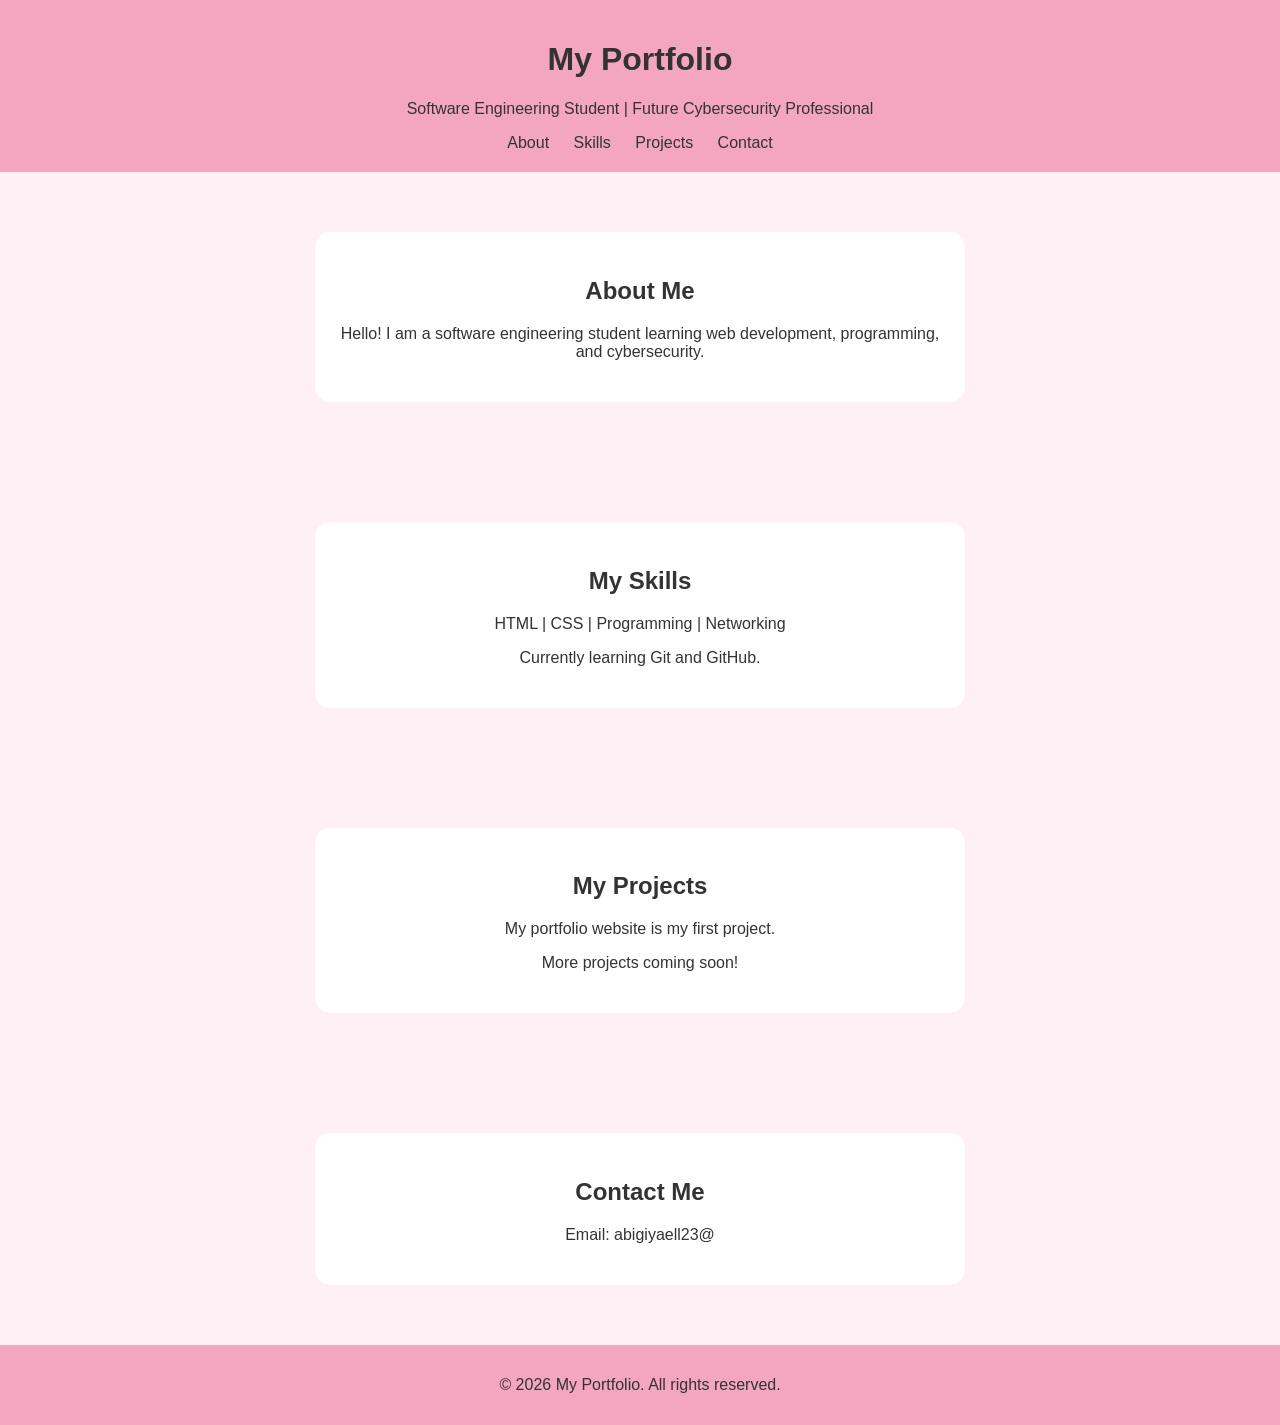
==== index.html @ d34865f3 "initial portfolio website" ====
<!doctype html>
<html lang="en">
  <head>
    <meta charset="UTF-8" />
    <meta name="viewport" content="width=device-width, initial-scale=1.0" />
    <title>My Portfolio</title>

    <style>
      body {
        margin: 0;
        font-family: Arial, sans-serif;
        background-color: #fff0f5;
        color: #333;
      }

      header {
        background-color: #f4a6c1;
        padding: 20px;
        text-align: center;
      }

      nav a {
        margin: 10px;
        color: #333;
        text-decoration: none;
      }

      section {
        padding: 40px 20px;
        text-align: center;
      }

      .card {
        background-color: white;
        padding: 25px;
        margin: 20px auto;
        max-width: 600px;
        border-radius: 15px;
      }

      footer {
        background-color: #f4a6c1;
        padding: 15px;
        text-align: center;
      }
    </style>
  </head>

  <body>
    <header>
      <h1>My Portfolio</h1>
      <p>Software Engineering Student | Future Cybersecurity Professional</p>

      <nav>
        <a href="#about">About</a>
        <a href="#skills">Skills</a>
        <a href="#projects">Projects</a>
        <a href="#contact">Contact</a>
      </nav>
    </header>

    <section id="about">
      <div class="card">
        <h2>About Me</h2>
        <p>
          Hello! I am a software engineering student learning web development,
          programming, and cybersecurity.
        </p>
      </div>
    </section>

    <section id="skills">
      <div class="card">
        <h2>My Skills</h2>
        <p>HTML | CSS | Programming | Networking</p>
        <p>Currently learning Git and GitHub.</p>
      </div>
    </section>

    <section id="projects">
      <div class="card">
        <h2>My Projects</h2>
        <p>My portfolio website is my first project.</p>
        <p>More projects coming soon!</p>
      </div>
    </section>

    <section id="contact">
      <div class="card">
        <h2>Contact Me</h2>
        <p>Email: abigiyaell23@</p>
      </div>
    </section>

    <footer>
      <p>&copy; 2026 My Portfolio. All rights reserved.</p>
    </footer>
  </body>
</html>
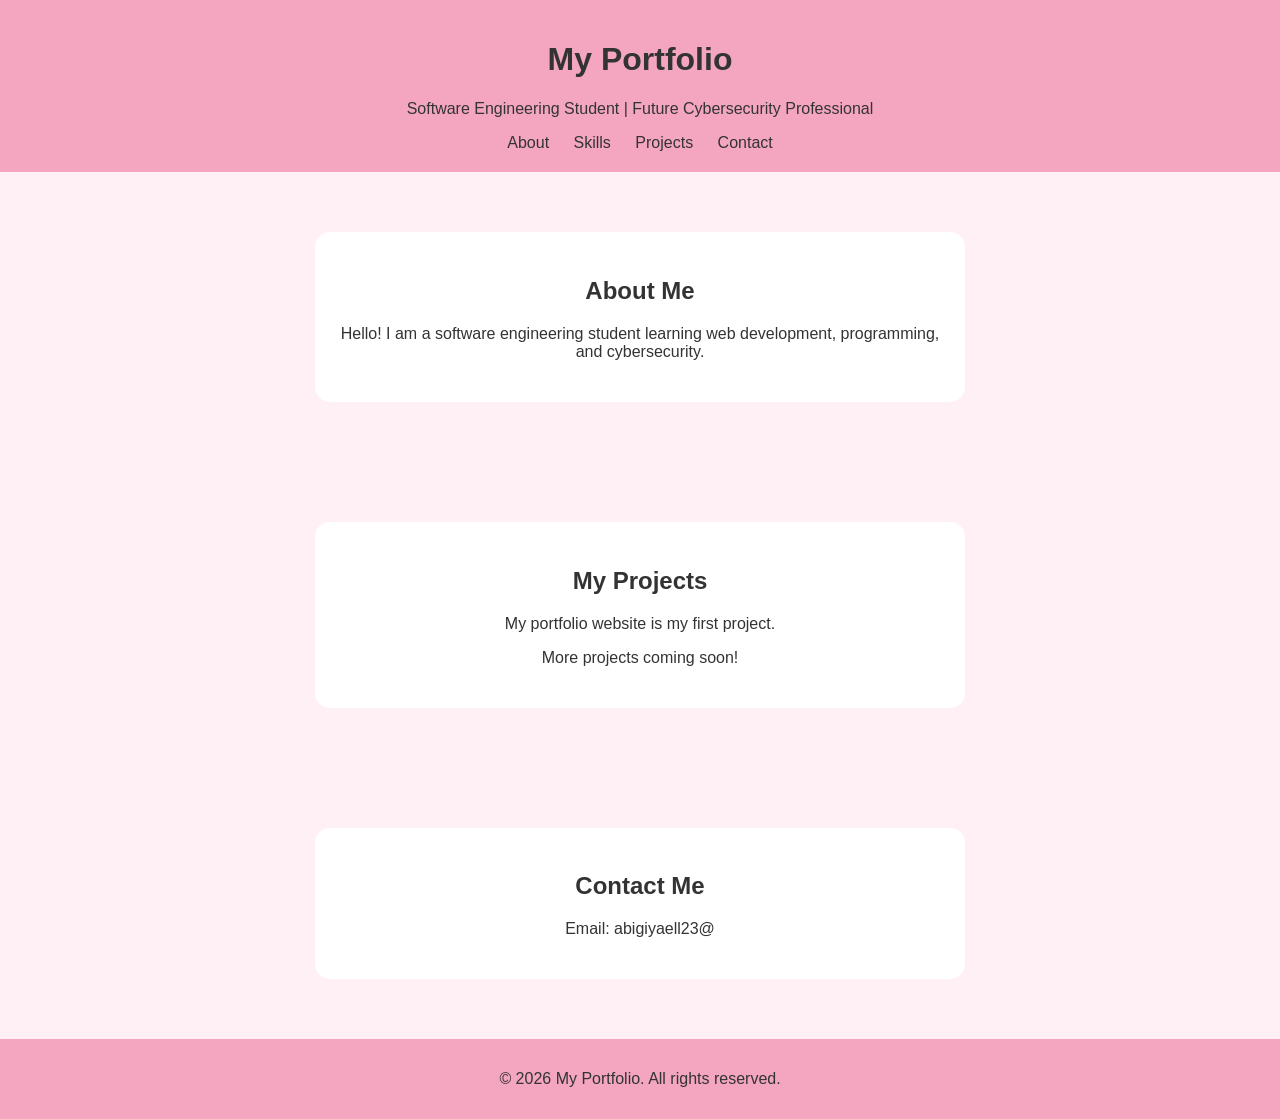
==== commit 90e36739: "Add portfolio website and styling" ====
--- a/index.html
+++ b/index.html
@@ -43,6 +43,7 @@
         padding: 15px;
         text-align: center;
       }
+      <link rel="stylesheet" href="style.css">
     </style>
   </head>
 
@@ -69,14 +70,6 @@
       </div>
     </section>
 
-    <section id="skills">
-      <div class="card">
-        <h2>My Skills</h2>
-        <p>HTML | CSS | Programming | Networking</p>
-        <p>Currently learning Git and GitHub.</p>
-      </div>
-    </section>
-
     <section id="projects">
       <div class="card">
         <h2>My Projects</h2>
--- a/style.css
+++ b/style.css
@@ -0,0 +1,65 @@
+
+* {
+    margin: 0;
+    padding: 0;
+    box-sizing: border-box;
+}
+
+body {
+    font-family: Arial, sans-serif;
+    background-color: #f5f3ff;
+    color: #25213b;
+    line-height: 1.6;
+}
+
+header {
+    background-color: #4f46e5;
+    color: white;
+    text-align: center;
+    padding: 35px 20px;
+}
+
+header h1 {
+    font-size: 32px;
+    margin-bottom: 8px;
+}
+
+nav {
+    margin-top: 20px;
+}
+
+nav a {
+    color: white;
+    text-decoration: none;
+    margin: 0 12px;
+}
+
+nav a:hover {
+    text-decoration: underline;
+}
+
+main {
+    max-width: 900px;
+    margin: 30px auto;
+    padding: 0 20px;
+}
+
+section {
+    background-color: white;
+    padding: 25px;
+    margin-bottom: 20px;
+    border-radius: 12px;
+    box-shadow: 0 3px 12px #00000010;
+}
+
+section h2 {
+    color: #4f46e5;
+    margin-bottom: 10px;
+}
+
+footer {
+    background-color: #25213b;
+    color: white;
+    text-align: center;
+    padding: 20px;
+}
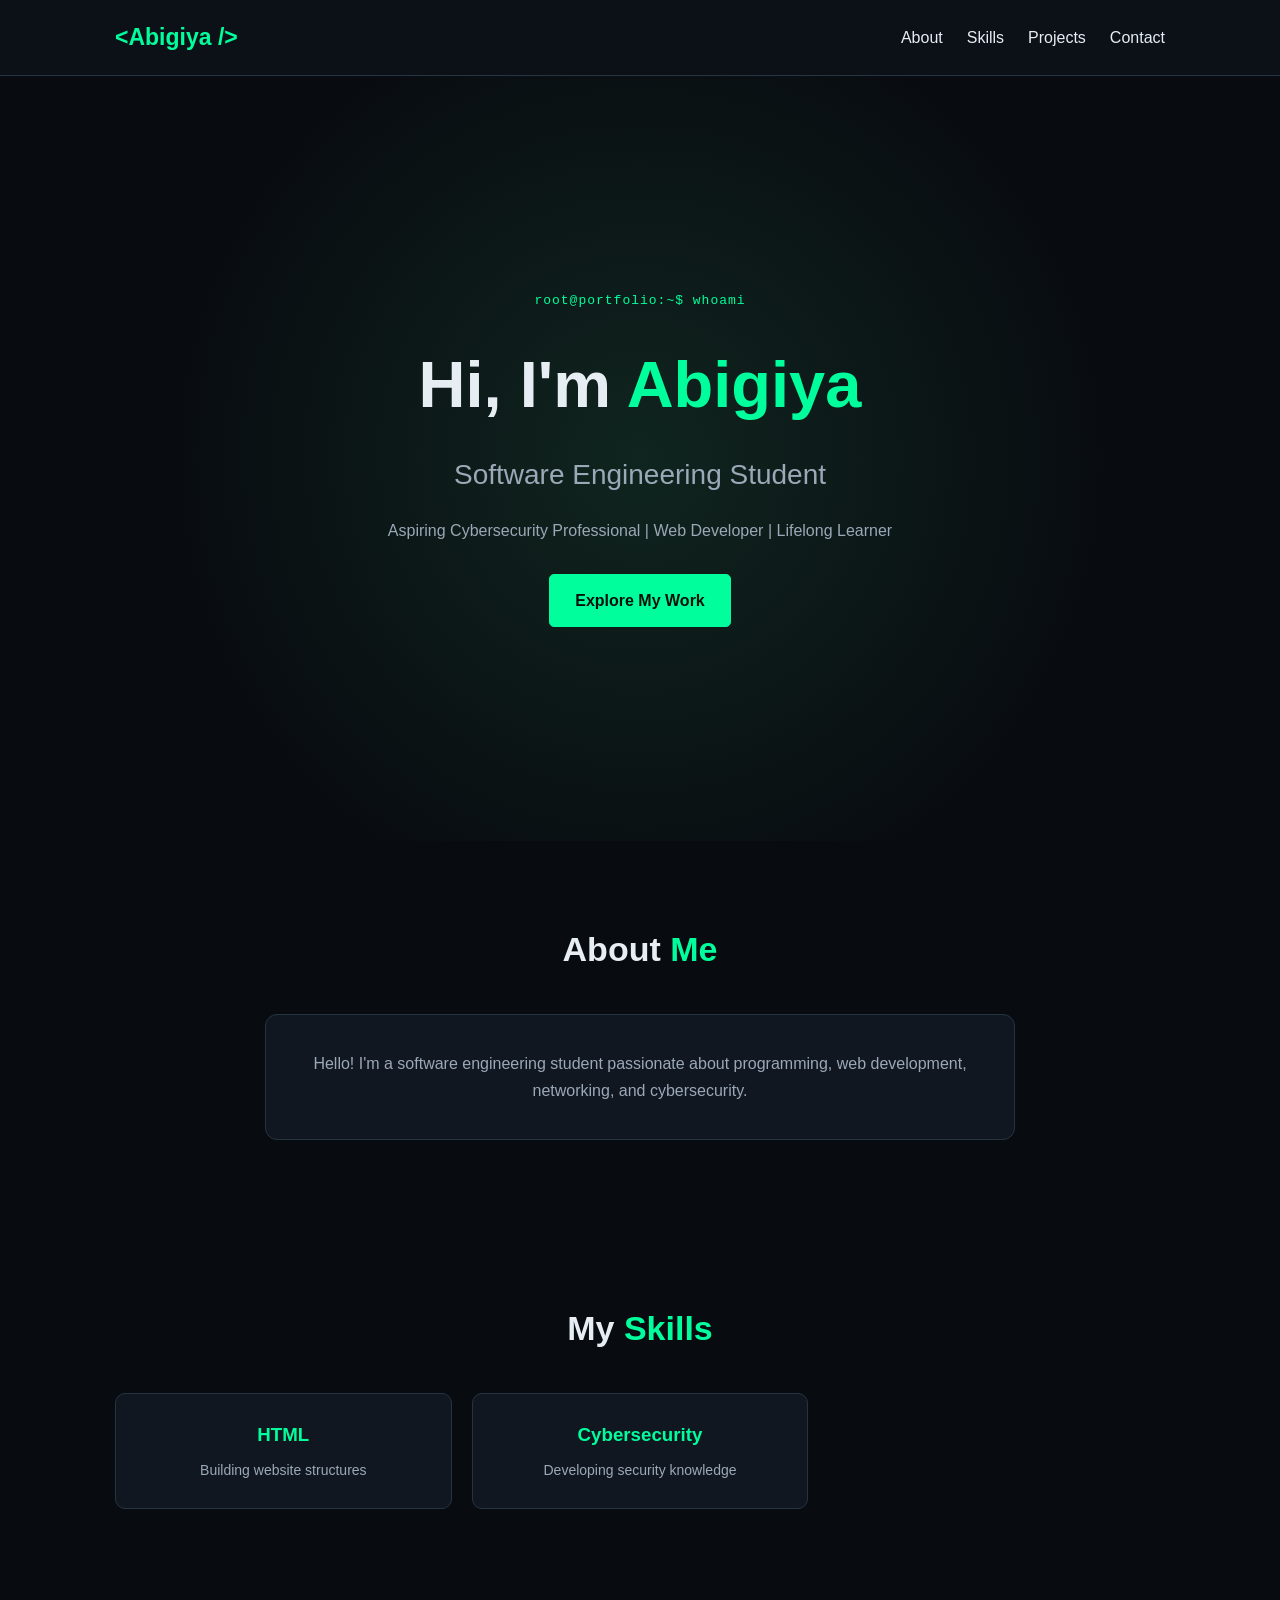
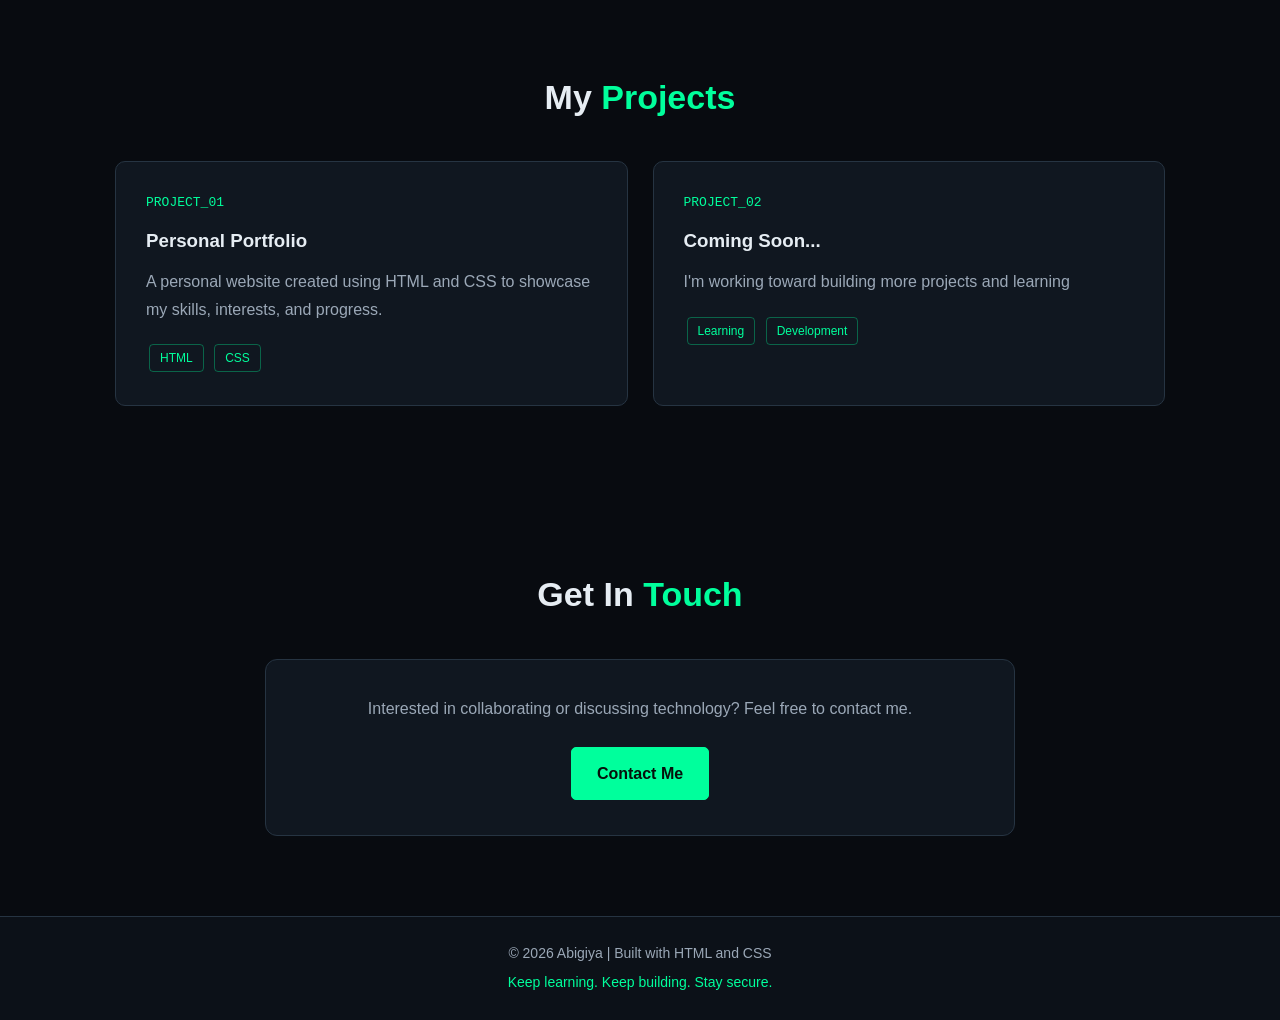
==== commit 1b749870: "Update portfolio" ====
--- a/index.html
+++ b/index.html
@@ -3,90 +3,116 @@
   <head>
     <meta charset="UTF-8" />
     <meta name="viewport" content="width=device-width, initial-scale=1.0" />
-    <title>My Portfolio</title>
 
-    <style>
-      body {
-        margin: 0;
-        font-family: Arial, sans-serif;
-        background-color: #fff0f5;
-        color: #333;
-      }
+    <title>Abigiya | Software engineering student Portfolio</title>
 
-      header {
-        background-color: #f4a6c1;
-        padding: 20px;
-        text-align: center;
-      }
-
-      nav a {
-        margin: 10px;
-        color: #333;
-        text-decoration: none;
-      }
-
-      section {
-        padding: 40px 20px;
-        text-align: center;
-      }
-
-      .card {
-        background-color: white;
-        padding: 25px;
-        margin: 20px auto;
-        max-width: 600px;
-        border-radius: 15px;
-      }
-
-      footer {
-        background-color: #f4a6c1;
-        padding: 15px;
-        text-align: center;
-      }
-      <link rel="stylesheet" href="style.css">
-    </style>
+    <!-- Connect the external CSS file -->
+    <link rel="stylesheet" href="style.css" />
   </head>
 
   <body>
+    <!-- Header and Navigation -->
     <header>
-      <h1>My Portfolio</h1>
-      <p>Software Engineering Student | Future Cybersecurity Professional</p>
+      <nav class="navbar">
+        <a href="#" class="logo">&lt;Abigiya /&gt;</a>
 
-      <nav>
-        <a href="#about">About</a>
-        <a href="#skills">Skills</a>
-        <a href="#projects">Projects</a>
-        <a href="#contact">Contact</a>
+        <ul class="nav-links">
+          <li><a href="#about">About</a></li>
+          <li><a href="#skills">Skills</a></li>
+          <li><a href="#projects">Projects</a></li>
+          <li><a href="#contact">Contact</a></li>
+        </ul>
       </nav>
     </header>
 
-    <section id="about">
+    <!-- Hero Section -->
+    <section class="hero">
+      <p class="terminal-text">root@portfolio:~$ whoami</p>
+
+      <h1>Hi, I'm <span>Abigiya</span></h1>
+
+      <h2>Software Engineering Student</h2>
+
+      <p class="hero-description">
+        Aspiring Cybersecurity Professional | Web Developer | Lifelong Learner
+      </p>
+
+      <a href="#projects" class="btn">Explore My Work</a>
+    </section>
+
+    <!-- About Section -->
+    <section id="about" class="section">
+      <h2 class="section-title">About <span>Me</span></h2>
+
       <div class="card">
-        <h2>About Me</h2>
         <p>
-          Hello! I am a software engineering student learning web development,
-          programming, and cybersecurity.
+          Hello! I'm a software engineering student passionate about
+          programming, web development, networking, and cybersecurity.
         </p>
       </div>
     </section>
 
-    <section id="projects">
-      <div class="card">
-        <h2>My Projects</h2>
-        <p>My portfolio website is my first project.</p>
-        <p>More projects coming soon!</p>
+    <!-- Skills Section -->
+    <section id="skills" class="section">
+      <h2 class="section-title">My <span>Skills</span></h2>
+
+      <div class="skills-container">
+        <div class="skill-card">
+          <h3>HTML</h3>
+          <p>Building website structures</p>
+        </div>
+
+        <div class="skill-card">
+          <h3>Cybersecurity</h3>
+          <p>Developing security knowledge</p>
+        </div>
       </div>
     </section>
 
-    <section id="contact">
-      <div class="card">
-        <h2>Contact Me</h2>
-        <p>Email: abigiyaell23@</p>
+    <!-- Projects Section -->
+    <section id="projects" class="section">
+      <h2 class="section-title">My <span>Projects</span></h2>
+
+      <div class="projects-container">
+        <div class="project-card">
+          <p class="project-number">PROJECT_01</p>
+          <h3>Personal Portfolio</h3>
+          <p>
+            A personal website created using HTML and CSS to showcase my skills,
+            interests, and progress.
+          </p>
+          <span class="tag">HTML</span>
+          <span class="tag">CSS</span>
+        </div>
+
+        <div class="project-card">
+          <p class="project-number">PROJECT_02</p>
+          <h3>Coming Soon...</h3>
+          <p>I'm working toward building more projects and learning</p>
+          <span class="tag">Learning</span>
+          <span class="tag">Development</span>
+        </div>
       </div>
     </section>
 
+    <!-- Contact Section -->
+    <section id="contact" class="section">
+      <h2 class="section-title">Get In <span>Touch</span></h2>
+
+      <div class="card">
+        <p>
+          Interested in collaborating or discussing technology? Feel free to
+          contact me.
+        </p>
+
+        <a href="mailto:abigiyaell23@gmail.com" class="btn"> Contact Me </a>
+      </div>
+    </section>
+
+    <!-- Footer -->
     <footer>
-      <p>&copy; 2026 My Portfolio. All rights reserved.</p>
+      <p>&copy; 2026 Abigiya | Built with HTML and CSS</p>
+      <p class="footer-text">Keep learning. Keep building. Stay secure.</p>
     </footer>
   </body>
 </html>
--- a/style.css
+++ b/style.css
@@ -1,65 +1,306 @@
+
+/* ===== GENERAL STYLES ===== */
 
 * {
     margin: 0;
     padding: 0;
     box-sizing: border-box;
+    scroll-behavior: smooth;
+}
+
+:root {
+    --background: #080b10;
+    --surface: #101720;
+    --accent: #00ff9c;
+    --text: #e6edf3;
+    --muted: #9ba8b7;
+    --border: #263442;
 }
 
 body {
     font-family: Arial, sans-serif;
-    background-color: #f5f3ff;
-    color: #25213b;
-    line-height: 1.6;
-}
+    background-color: var(--background);
+    color: var(--text);
+    line-height: 1.7;
+}
+
+/* ===== NAVIGATION ===== */
 
 header {
-    background-color: #4f46e5;
-    color: white;
+    background-color: #0c1118;
+    border-bottom: 1px solid var(--border);
+    position: sticky;
+    top: 0;
+    z-index: 100;
+}
+
+.navbar {
+    max-width: 1100px;
+    margin: auto;
+    padding: 18px 25px;
+    display: flex;
+    justify-content: space-between;
+    align-items: center;
+    gap: 20px;
+}
+
+.logo {
+    color: var(--accent);
+    font-size: 23px;
+    font-weight: bold;
+    text-decoration: none;
+}
+
+.nav-links {
+    display: flex;
+    gap: 24px;
+    list-style: none;
+}
+
+.nav-links a {
+    color: var(--text);
+    text-decoration: none;
+    transition: color 0.3s;
+}
+
+.nav-links a:hover {
+    color: var(--accent);
+}
+
+/* ===== HERO SECTION ===== */
+
+.hero {
+    min-height: 85vh;
+    padding: 100px 20px;
+    display: flex;
+    flex-direction: column;
+    justify-content: center;
+    align-items: center;
     text-align: center;
-    padding: 35px 20px;
-}
-
-header h1 {
-    font-size: 32px;
+    background:
+        radial-gradient(
+            circle at center,
+            #10251f 0%,
+            #080b10 65%
+        );
+}
+
+.terminal-text {
+    color: var(--accent);
+    font-family: monospace;
+    margin-bottom: 18px;
+    letter-spacing: 1px;
+}
+
+.hero h1 {
+    font-size: clamp(38px, 7vw, 65px);
+    margin-bottom: 10px;
+}
+
+.hero h1 span,
+.section-title span {
+    color: var(--accent);
+}
+
+.hero h2 {
+    font-size: clamp(20px, 4vw, 28px);
+    color: var(--muted);
+    font-weight: normal;
+}
+
+.hero-description {
+    max-width: 600px;
+    margin: 18px 0 30px;
+    color: var(--muted);
+}
+
+/* ===== BUTTONS ===== */
+
+.btn {
+    display: inline-block;
+    background-color: var(--accent);
+    color: #06100b;
+    padding: 12px 25px;
+    border-radius: 5px;
+    text-decoration: none;
+    font-weight: bold;
+    border: 1px solid var(--accent);
+    transition: 0.3s;
+}
+
+.btn:hover {
+    background-color: transparent;
+    color: var(--accent);
+    box-shadow: 0 0 18px #00ff9c30;
+}
+
+/* ===== GENERAL SECTIONS ===== */
+
+.section {
+    max-width: 1100px;
+    margin: auto;
+    padding: 80px 25px;
+    text-align: center;
+    scroll-margin-top: 80px;
+}
+
+.section-title {
+    font-size: 34px;
+    margin-bottom: 35px;
+}
+
+/* ===== ABOUT AND CONTACT CARDS ===== */
+
+.card {
+    max-width: 750px;
+    margin: auto;
+    padding: 35px;
+    background-color: var(--surface);
+    border: 1px solid var(--border);
+    border-radius: 12px;
+    color: var(--muted);
+}
+
+.card .btn {
+    margin-top: 25px;
+}
+
+/* ===== SKILLS ===== */
+
+.skills-container {
+    display: grid;
+    grid-template-columns: repeat(3, 1fr);
+    gap: 20px;
+}
+
+.skill-card {
+    padding: 25px 15px;
+    background-color: var(--surface);
+    border: 1px solid var(--border);
+    border-radius: 10px;
+    transition: 0.3s;
+}
+
+.skill-card:hover {
+    border-color: var(--accent);
+    transform: translateY(-5px);
+}
+
+.skill-card h3 {
+    color: var(--accent);
     margin-bottom: 8px;
 }
 
-nav {
-    margin-top: 20px;
-}
-
-nav a {
-    color: white;
-    text-decoration: none;
-    margin: 0 12px;
-}
-
-nav a:hover {
-    text-decoration: underline;
-}
-
-main {
-    max-width: 900px;
-    margin: 30px auto;
-    padding: 0 20px;
-}
-
-section {
-    background-color: white;
-    padding: 25px;
-    margin-bottom: 20px;
-    border-radius: 12px;
-    box-shadow: 0 3px 12px #00000010;
-}
-
-section h2 {
-    color: #4f46e5;
+.skill-card p {
+    color: var(--muted);
+    font-size: 14px;
+}
+
+/* ===== PROJECTS ===== */
+
+.projects-container {
+    display: grid;
+    grid-template-columns: repeat(2, 1fr);
+    gap: 25px;
+    text-align: left;
+}
+
+.project-card {
+    padding: 30px;
+    background-color: var(--surface);
+    border: 1px solid var(--border);
+    border-radius: 10px;
+    transition: 0.3s;
+}
+
+.project-card:hover {
+    border-color: var(--accent);
+    transform: translateY(-5px);
+}
+
+.project-number {
+    color: var(--accent);
+    font-family: monospace;
+    font-size: 13px;
     margin-bottom: 10px;
 }
 
+.project-card h3 {
+    margin-bottom: 12px;
+}
+
+.project-card p:not(.project-number) {
+    color: var(--muted);
+    margin-bottom: 18px;
+}
+
+.tag {
+    display: inline-block;
+    color: var(--accent);
+    border: 1px solid #00ff9c55;
+    border-radius: 4px;
+    padding: 3px 10px;
+    font-size: 12px;
+    margin: 3px;
+}
+
+/* ===== FOOTER ===== */
+
 footer {
-    background-color: #25213b;
-    color: white;
     text-align: center;
-    padding: 20px;
-}
+    padding: 25px 15px;
+    background-color: #0c1118;
+    border-top: 1px solid var(--border);
+    color: var(--muted);
+    font-size: 14px;
+}
+
+.footer-text {
+    color: var(--accent);
+    margin-top: 5px;
+}
+
+/* ===== RESPONSIVE DESIGN ===== */
+
+@media (max-width: 700px) {
+    .navbar {
+        flex-direction: column;
+    }
+
+    .nav-links {
+        justify-content: center;
+        flex-wrap: wrap;
+        gap: 12px 18px;
+    }
+
+    .hero {
+        min-height: 70vh;
+        padding: 75px 20px;
+    }
+
+    .skills-container {
+        grid-template-columns: repeat(2, 1fr);
+    }
+
+    .projects-container {
+        grid-template-columns: 1fr;
+    }
+
+    .section {
+        padding: 60px 20px;
+    }
+}
+
+@media (max-width: 400px) {
+    .skills-container {
+        grid-template-columns: 1fr;
+    }
+
+    .nav-links {
+        gap: 10px;
+    }
+
+    .card {
+        padding: 22px;
+    }
+}
